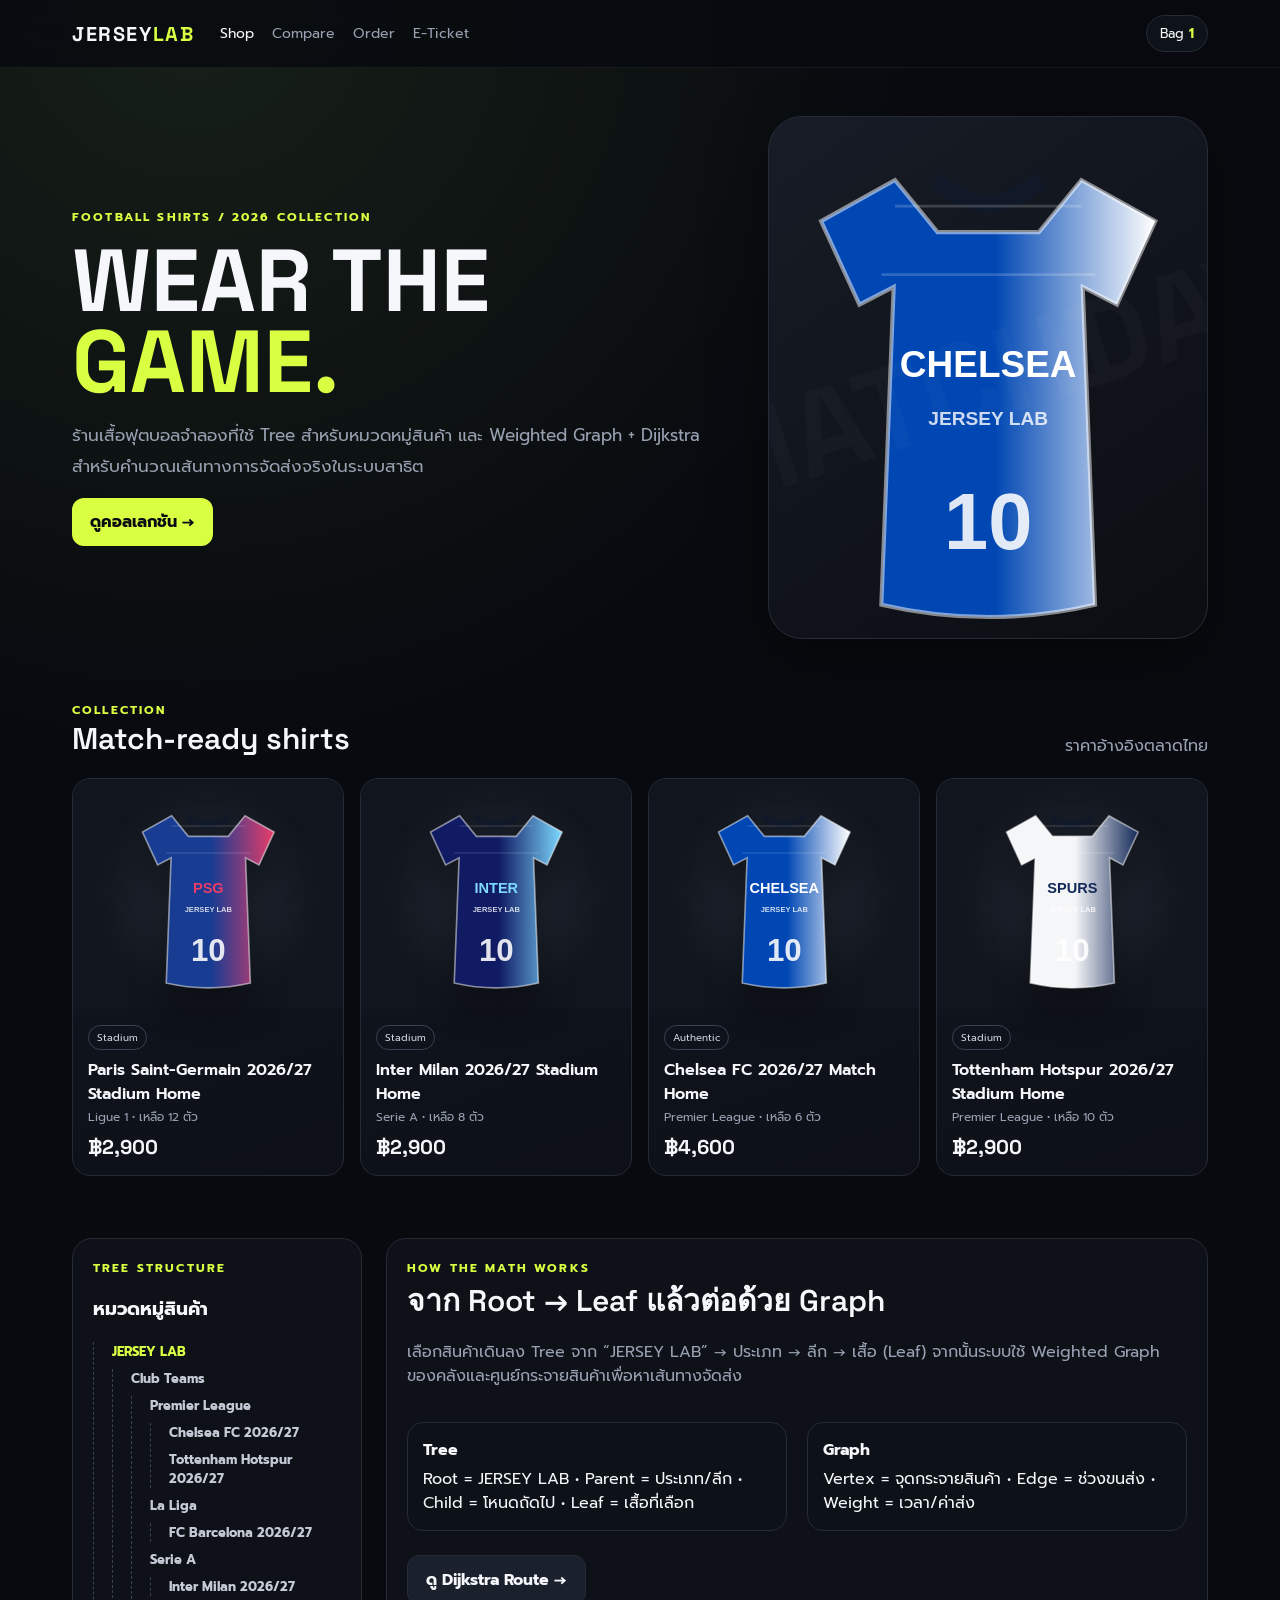
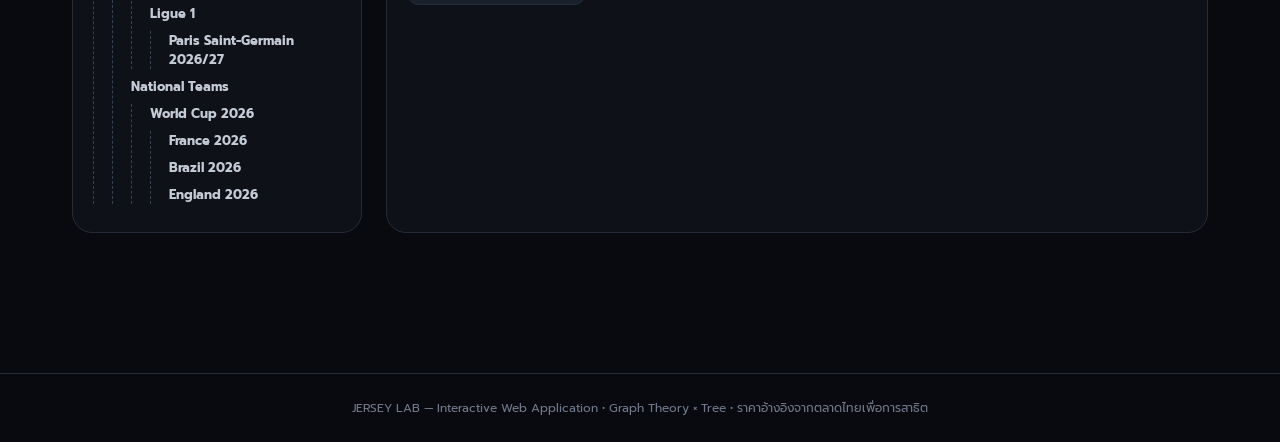
==== index.html @ 3a6a40da "Add files via upload" ====
<!doctype html>
<html lang="th">
<head>
  <meta charset="utf-8">
  <meta name="viewport" content="width=device-width, initial-scale=1">
  <title>JERSEY LAB — Football Shirt Store</title>
  <link rel="stylesheet" href="styles.css">
</head>
<body data-page="home">
  <div id="app"></div>
  <script src="app.js"></script>
</body>
</html>
---- styles.css ----
@import url('https://fonts.googleapis.com/css2?family=Prompt:wght@300;400;500;600;700&family=Space+Grotesk:wght@500;600;700&display=swap');

:root{
  --bg:#080a0f; --panel:#10141c; --panel2:#151a24; --line:#252c38;
  --text:#f5f7fb; --muted:#98a1b2; --accent:#d9ff43; --accent2:#8da8ff;
  --danger:#ff6878; --shadow:0 20px 60px rgba(0,0,0,.35);
}
*{box-sizing:border-box} body{margin:0;background:radial-gradient(circle at 15% 0%,#172018 0,#080a0f 32%),var(--bg);color:var(--text);font-family:Prompt,system-ui,sans-serif}
a{color:inherit;text-decoration:none}.shell{min-height:100vh}.topbar{position:sticky;top:0;z-index:20;backdrop-filter:blur(16px);background:rgba(8,10,15,.82);border-bottom:1px solid rgba(255,255,255,.06)}
.nav{max-width:1180px;margin:auto;padding:15px 22px;display:flex;align-items:center;gap:26px}.brand{font:700 20px 'Space Grotesk';letter-spacing:.08em}.brand span{color:var(--accent)}.navlinks{display:flex;gap:18px;color:var(--muted);font-size:14px}.navlinks a.active,.navlinks a:hover{color:var(--text)}
.cart{margin-left:auto;border:1px solid var(--line);border-radius:999px;padding:8px 13px;font-size:13px;background:#0e1219}.cart b{color:var(--accent)}
main{max-width:1180px;margin:auto;padding:48px 22px 70px}.eyebrow{color:var(--accent);font-size:12px;font-weight:700;letter-spacing:.18em;text-transform:uppercase}.hero{display:grid;grid-template-columns:1.2fr .8fr;gap:35px;align-items:center;min-height:480px}.hero h1{font:700 clamp(48px,7vw,88px)/.92 'Space Grotesk';margin:15px 0}.hero h1 em{font-style:normal;color:var(--accent)}.hero p{max-width:650px;color:var(--muted);font-size:17px;line-height:1.8}.hero-art{min-height:410px;border:1px solid var(--line);border-radius:34px;background:linear-gradient(145deg,#171c26,#0b0d12);display:flex;align-items:center;justify-content:center;box-shadow:var(--shadow);position:relative;overflow:hidden}.hero-art:before{content:"MATCHDAY";position:absolute;font:700 120px 'Space Grotesk';color:rgba(255,255,255,.025);transform:rotate(-18deg)}
.btn{display:inline-flex;align-items:center;justify-content:center;gap:8px;border:0;border-radius:12px;padding:12px 18px;background:var(--accent);color:#080a0f;font-weight:700;cursor:pointer}.btn.secondary{background:#1b212c;color:var(--text);border:1px solid var(--line)}.btn.full{width:100%}
.section{margin-top:62px}.section-head{display:flex;justify-content:space-between;align-items:end;margin-bottom:20px}.section h2{font:600 30px 'Space Grotesk';margin:0}.muted{color:var(--muted)}
.grid{display:grid;grid-template-columns:repeat(4,1fr);gap:16px}.card{background:linear-gradient(160deg,#11161f,#0d1017);border:1px solid var(--line);border-radius:18px;overflow:hidden;transition:.2s}.card:hover{transform:translateY(-3px);border-color:#3b4555}.cardbody{padding:15px}.tag{display:inline-block;border:1px solid #394252;border-radius:999px;padding:4px 8px;font-size:10px;color:#cbd2df}.price{font:700 20px 'Space Grotesk';margin-top:8px}.product-name{font-weight:600;margin:8px 0 2px}.product-meta{font-size:12px;color:var(--muted)}.art{height:230px;display:flex;align-items:center;justify-content:center;background:radial-gradient(circle,#252c38 0,#11151d 65%)}.art svg{height:205px;filter:drop-shadow(0 18px 18px rgba(0,0,0,.45))}
.searchbar{display:grid;grid-template-columns:1fr 1fr auto;gap:10px;background:#0e1219;border:1px solid var(--line);padding:10px;border-radius:16px}.field{background:#151a24;border:1px solid #252d3a;border-radius:11px;padding:12px;color:var(--text);width:100%;outline:none}
.layout{display:grid;grid-template-columns:290px 1fr;gap:24px}.sidebar,.panel{background:rgba(15,19,27,.8);border:1px solid var(--line);border-radius:20px;padding:20px}.tree{font-size:13px}.tree ul{list-style:none;margin:7px 0;padding-left:18px;border-left:1px dashed #394252}.tree li{margin:8px 0;color:#c5cbd6}.tree .root{color:var(--accent);font-weight:700}
.compare-grid{display:grid;grid-template-columns:repeat(3,1fr);gap:15px}.route-card{border:1px solid var(--line);border-radius:18px;padding:18px;background:#10151d}.route-card.recommended{border-color:var(--accent);box-shadow:0 0 0 1px rgba(217,255,67,.1)}.route-label{font-size:11px;color:var(--accent);font-weight:700;letter-spacing:.12em}.route-price{font:700 28px 'Space Grotesk';margin:10px 0}.route-line{display:flex;gap:7px;align-items:center;flex-wrap:wrap;margin:16px 0}.node{padding:7px 9px;background:#1a202b;border-radius:9px;font-size:11px}.arrow{color:#657082}.stats{display:grid;grid-template-columns:repeat(3,1fr);gap:8px;margin:16px 0}.stat{background:#0c1017;border-radius:10px;padding:10px}.stat b{display:block;font:600 18px 'Space Grotesk'}.stat span{font-size:10px;color:var(--muted)}
.detail-grid{display:grid;grid-template-columns:.9fr 1.1fr;gap:26px}.big-art{min-height:580px;border:1px solid var(--line);border-radius:24px;background:radial-gradient(circle at 50% 25%,#303846,#0d1016 60%);display:flex;align-items:center;justify-content:center}.big-art svg{height:500px;filter:drop-shadow(0 30px 30px rgba(0,0,0,.55))}
.detail h1{font:700 42px/1.05 'Space Grotesk';margin:8px 0}.detail-price{font:700 34px 'Space Grotesk';margin:16px 0}.option-row{display:flex;gap:8px;flex-wrap:wrap;margin:10px 0 22px}.chip{padding:9px 13px;border:1px solid var(--line);border-radius:10px;cursor:pointer}.chip.selected{border-color:var(--accent);background:#1c2410;color:var(--accent)}
.info-box{border:1px solid var(--line);border-radius:16px;padding:15px;margin-top:18px;background:#0d1118}.info-box strong{display:block;margin-bottom:5px}
.ticket{max-width:800px;margin:35px auto;border:1px solid var(--line);border-radius:26px;overflow:hidden;background:#111722;box-shadow:var(--shadow)}.ticket-top{padding:30px;background:linear-gradient(120deg,#1a2113,#111722)}.ticket-body{padding:30px}.ticket-code{font:700 28px 'Space Grotesk';letter-spacing:.08em}.qr{width:150px;height:150px;border:8px solid white;background:repeating-linear-gradient(45deg,#111 0 4px,#fff 4px 8px),repeating-linear-gradient(-45deg,transparent 0 6px,#111 6px 10px);mix-blend-mode:screen}
.two-col{display:grid;grid-template-columns:1fr 1fr;gap:20px}.notice{padding:14px 16px;border-left:3px solid var(--accent);background:#12180d;color:#cbd5bb;border-radius:8px;font-size:13px}
.footer{border-top:1px solid var(--line);padding:25px 22px;color:#707a8c;text-align:center;font-size:12px;margin-top:70px}
@media(max-width:900px){.hero,.detail-grid,.layout{grid-template-columns:1fr}.grid{grid-template-columns:repeat(2,1fr)}.compare-grid{grid-template-columns:1fr}.hero-art{min-height:300px}.navlinks{display:none}}
@media(max-width:560px){main{padding:28px 14px}.grid{grid-template-columns:1fr}.searchbar{grid-template-columns:1fr}.two-col{grid-template-columns:1fr}.hero h1{font-size:52px}.big-art{min-height:420px}.big-art svg{height:360px}}
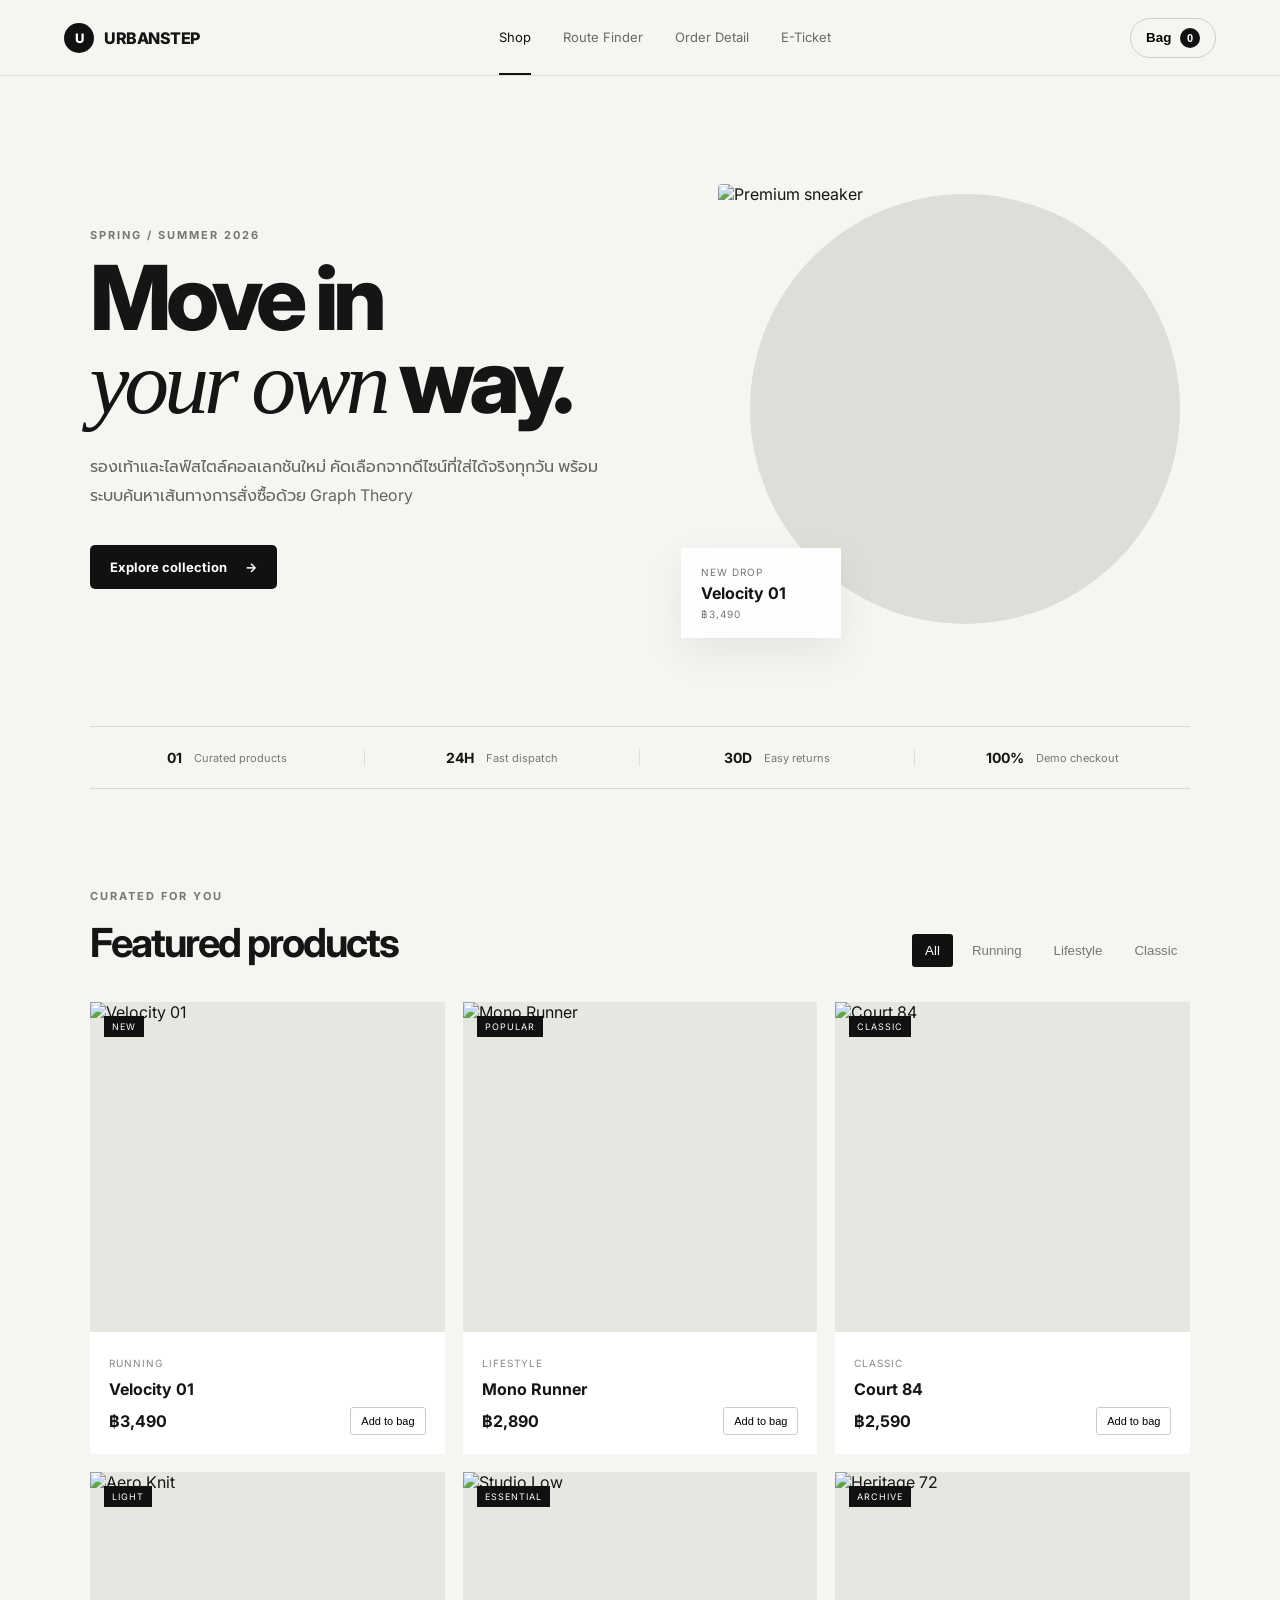
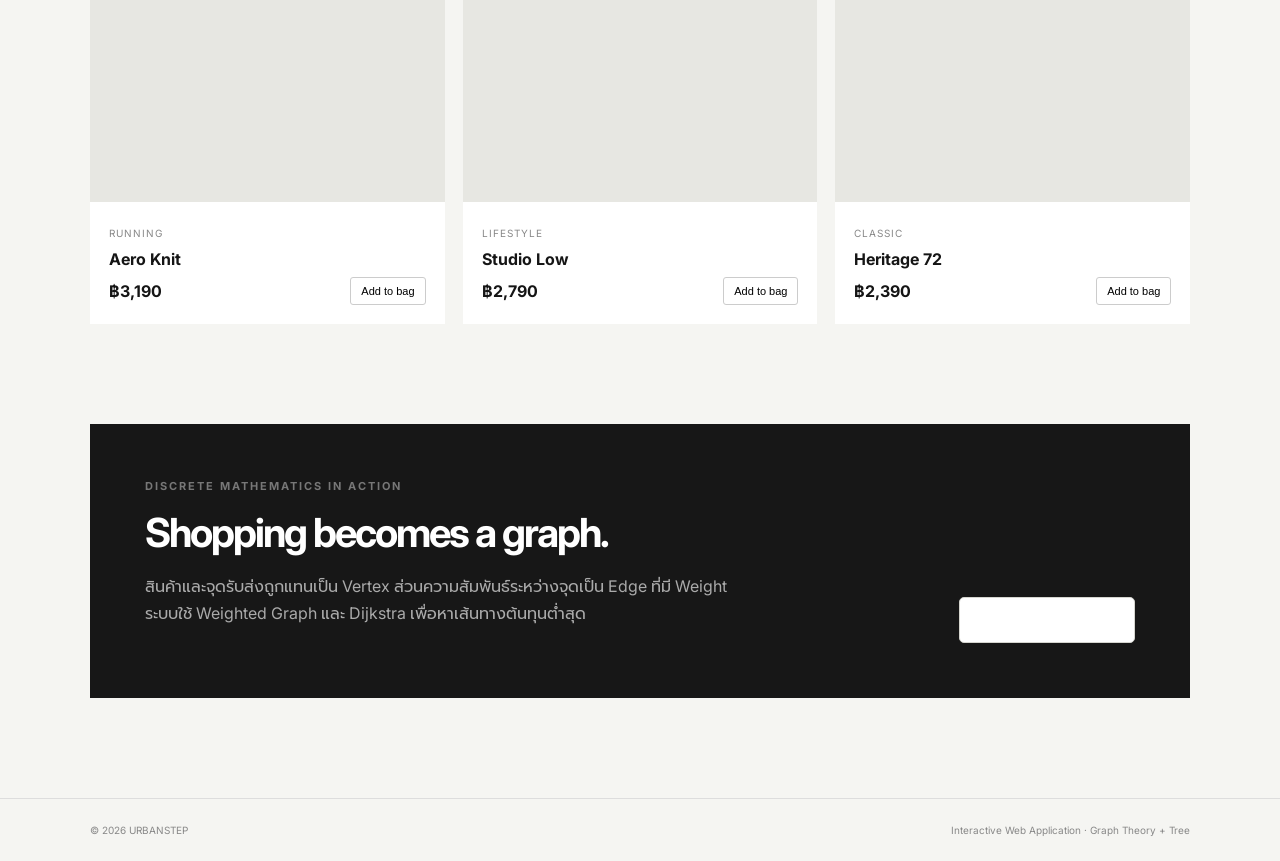
==== commit 644fd799: "Add files via upload" ====
--- a/index.html
+++ b/index.html
@@ -1,13 +1,72 @@
-<!doctype html>
+<!DOCTYPE html>
 <html lang="th">
 <head>
-  <meta charset="utf-8">
-  <meta name="viewport" content="width=device-width, initial-scale=1">
-  <title>JERSEY LAB — Football Shirt Store</title>
-  <link rel="stylesheet" href="styles.css">
+<meta charset="UTF-8">
+<meta name="viewport" content="width=device-width, initial-scale=1.0">
+<title>URBANSTEP — Premium Sneaker Store</title>
+<link rel="preconnect" href="https://fonts.googleapis.com">
+<link href="https://fonts.googleapis.com/css2?family=Inter:wght@400;500;600;700;800&family=Prompt:wght@400;500;600;700&display=swap" rel="stylesheet">
+<link rel="stylesheet" href="style.css">
 </head>
-<body data-page="home">
-  <div id="app"></div>
-  <script src="app.js"></script>
+<body>
+<header class="nav">
+  <a class="brand" href="index.html"><span class="brand-mark">U</span><span>URBANSTEP</span></a>
+  <nav>
+    <a class="active" href="index.html">Shop</a>
+    <a href="routes.html">Route Finder</a>
+    <a href="detail.html">Order Detail</a>
+    <a href="ticket.html">E-Ticket</a>
+  </nav>
+  <button class="cart-btn" onclick="showCart()">Bag <span id="cartCount">0</span></button>
+</header>
+
+<main>
+<section class="hero">
+  <div class="hero-copy">
+    <div class="eyebrow">SPRING / SUMMER 2026</div>
+    <h1>Move in<br><em>your own</em> way.</h1>
+    <p>รองเท้าและไลฟ์สไตล์คอลเลกชันใหม่ คัดเลือกจากดีไซน์ที่ใส่ได้จริงทุกวัน พร้อมระบบค้นหาเส้นทางการสั่งซื้อด้วย Graph Theory</p>
+    <a class="primary" href="#products">Explore collection <span>→</span></a>
+  </div>
+  <div class="hero-visual">
+    <div class="hero-orb"></div>
+    <img src="https://images.unsplash.com/photo-1542291026-7eec264c27ff?auto=format&fit=crop&w=1100&q=85" alt="Premium sneaker">
+    <div class="floating-card"><small>NEW DROP</small><strong>Velocity 01</strong><span>฿3,490</span></div>
+  </div>
+</section>
+
+<section class="trust">
+  <div><b>01</b><span>Curated products</span></div>
+  <div><b>24H</b><span>Fast dispatch</span></div>
+  <div><b>30D</b><span>Easy returns</span></div>
+  <div><b>100%</b><span>Demo checkout</span></div>
+</section>
+
+<section class="section" id="products">
+  <div class="section-head">
+    <div><div class="eyebrow">CURATED FOR YOU</div><h2>Featured products</h2></div>
+    <div class="filter-row">
+      <button class="filter active" data-cat="all">All</button>
+      <button class="filter" data-cat="running">Running</button>
+      <button class="filter" data-cat="lifestyle">Lifestyle</button>
+      <button class="filter" data-cat="classic">Classic</button>
+    </div>
+  </div>
+  <div class="product-grid" id="productGrid"></div>
+</section>
+
+<section class="math-banner">
+  <div>
+    <div class="eyebrow">DISCRETE MATHEMATICS IN ACTION</div>
+    <h2>Shopping becomes a graph.</h2>
+    <p>สินค้าและจุดรับส่งถูกแทนเป็น Vertex ส่วนความสัมพันธ์ระหว่างจุดเป็น Edge ที่มี Weight ระบบใช้ Weighted Graph และ Dijkstra เพื่อหาเส้นทางต้นทุนต่ำสุด</p>
+  </div>
+  <a class="secondary" href="routes.html">Open Route Finder →</a>
+</section>
+</main>
+
+<footer><span>© 2026 URBANSTEP</span><span>Interactive Web Application · Graph Theory + Tree</span></footer>
+<script src="app.js"></script>
+<script>renderProducts();</script>
 </body>
 </html>
--- a/style.css
+++ b/style.css
@@ -0,0 +1 @@
+*{box-sizing:border-box}html{scroll-behavior:smooth}body{margin:0;background:#f5f5f2;color:#151515;font-family:Inter,Prompt,sans-serif}a{text-decoration:none;color:inherit}.nav{height:76px;padding:0 5vw;display:flex;align-items:center;justify-content:space-between;background:#f5f5f2;border-bottom:1px solid #deded8;position:sticky;top:0;z-index:10}.brand{display:flex;align-items:center;gap:10px;font-weight:800;letter-spacing:-.5px}.brand-mark{width:30px;height:30px;border-radius:50%;display:grid;place-items:center;background:#111;color:#fff;font-size:13px}.nav nav{display:flex;gap:32px;font-size:13px;color:#696969}.nav nav a{padding:28px 0;border-bottom:2px solid transparent}.nav nav a.active,.nav nav a:hover{color:#111;border-color:#111}.cart-btn{border:1px solid #cfcfc9;background:transparent;border-radius:99px;padding:9px 15px;font-weight:600}.cart-btn span{display:inline-grid;place-items:center;background:#111;color:#fff;border-radius:50%;width:20px;height:20px;margin-left:5px;font-size:11px}.hero{min-height:650px;padding:75px 7vw 60px;display:grid;grid-template-columns:1fr 1fr;align-items:center;gap:40px}.eyebrow{font-size:11px;letter-spacing:2px;font-weight:700;color:#777;margin-bottom:15px}.hero h1{font-size:clamp(55px,7vw,100px);line-height:.92;letter-spacing:-5px;margin:0 0 28px;font-weight:800}.hero h1 em{font-family:Georgia,serif;font-weight:400}.hero p{max-width:510px;line-height:1.8;color:#656565;margin-bottom:35px}.primary,.secondary{display:inline-flex;align-items:center;justify-content:center;gap:18px;border:0;cursor:pointer;padding:14px 20px;border-radius:5px;font-weight:700;font-size:13px}.primary{background:#111;color:#fff}.secondary{background:#fff;border:1px solid #d5d5cf}.hero-visual{height:510px;position:relative;display:grid;place-items:center}.hero-visual img{width:78%;height:88%;object-fit:cover;border-radius:4px;filter:saturate(.8);position:relative;z-index:1}.hero-orb{position:absolute;width:430px;height:430px;border-radius:50%;background:#deded8;right:2%;top:8%}.floating-card{position:absolute;z-index:2;background:rgba(255,255,255,.94);padding:18px 20px;left:4%;bottom:5%;box-shadow:0 15px 40px #0001;min-width:160px}.floating-card small,.floating-card span{display:block;color:#777;font-size:10px;letter-spacing:1px}.floating-card strong{display:block;margin:5px 0}.trust{margin:0 7vw;border-top:1px solid #d8d8d2;border-bottom:1px solid #d8d8d2;display:grid;grid-template-columns:repeat(4,1fr);padding:22px 0}.trust div{display:flex;gap:12px;align-items:center;justify-content:center;border-right:1px solid #ddd}.trust div:last-child{border:0}.trust b{font-size:14px}.trust span{font-size:11px;color:#777}.section{padding:100px 7vw}.section-head{display:flex;justify-content:space-between;align-items:end;margin-bottom:35px}.section h2,.math-banner h2{font-size:40px;letter-spacing:-2px;margin:0}.filter-row{display:flex;gap:6px}.filter{border:0;background:transparent;padding:9px 13px;color:#777;cursor:pointer}.filter.active{background:#111;color:#fff;border-radius:3px}.product-grid{display:grid;grid-template-columns:repeat(3,1fr);gap:18px}.product{background:#fff}.product-image{height:330px;position:relative;overflow:hidden;background:#e7e7e2}.product-image img{width:100%;height:100%;object-fit:cover;transition:.5s}.product:hover img{transform:scale(1.04)}.tag{position:absolute;top:14px;left:14px;background:#111;color:#fff;padding:5px 8px;font-size:9px;letter-spacing:1px}.product-info{padding:19px}.product-info .category{color:#888;font-size:10px;text-transform:uppercase;letter-spacing:1px}.product-info h3{font-size:16px;margin:8px 0}.product-bottom{display:flex;justify-content:space-between;align-items:center}.price{font-weight:700}.add{border:1px solid #ccc;background:#fff;border-radius:3px;padding:7px 10px;font-size:11px;cursor:pointer}.math-banner{margin:0 7vw 100px;background:#171717;color:#fff;padding:55px;display:flex;justify-content:space-between;align-items:end;gap:40px}.math-banner p{color:#aaa;max-width:600px;line-height:1.7}.page{padding:65px 7vw 100px;max-width:1400px;margin:auto}.page-title{display:flex;justify-content:space-between;align-items:end;margin-bottom:45px}.page-title h1{font-size:58px;letter-spacing:-3px;margin:0 0 12px}.page-title p{color:#777}.pill{border:1px solid #ccc;padding:10px 13px;border-radius:99px;font-size:10px;letter-spacing:1px}.search-panel{background:#fff;padding:28px;display:flex;align-items:end;gap:15px;border:1px solid #ddd;margin-bottom:45px}.select-wrap{flex:1}.select-wrap label{display:block;font-size:10px;color:#777;letter-spacing:1px;margin-bottom:8px}.select-wrap select{width:100%;padding:15px;border:1px solid #d4d4ce;background:#fafaf8;font:inherit}.swap{padding-bottom:14px;color:#999}.route-layout{display:grid;grid-template-columns:1.3fr .8fr;gap:25px}.section-mini{display:flex;justify-content:space-between;font-size:10px;letter-spacing:1.4px;color:#777;margin-bottom:14px}.route-results{display:grid;gap:12px}.route-card{background:#fff;border:1px solid #ddd;padding:22px}.route-card.best{border:2px solid #111}.route-top{display:flex;justify-content:space-between}.route-title{font-weight:800}.route-title small{display:block;font-size:10px;color:#777;font-weight:400;margin-top:5px}.route-metrics{display:flex;gap:30px;margin:18px 0}.route-metrics b{display:block}.route-metrics small{color:#888;font-size:10px}.mini-path{font-size:12px;color:#666}.graph-card,.tree-card,.itinerary,.visual-card,.order-card,.fare-card{background:#fff;border:1px solid #ddd;padding:25px}.graph-map{height:330px;position:relative;background:#fafaf8;border:1px solid #eee}.graph-map svg{position:absolute;inset:0;width:100%;height:100%}.graph-map line{stroke:#c9c9c2;stroke-width:1.5}.node{position:absolute;width:38px;height:38px;background:#111;color:#fff;border-radius:50%;display:grid;place-items:center;font-size:11px;z-index:2}.n1{left:6%;top:10%}.n2{left:34%;top:29%}.n3{left:60%;top:15%}.n4{left:34%;top:65%}.n5{left:84%;top:43%}.n6{left:60%;top:68%}.n7{left:86%;top:83%}.edge-label{position:absolute;background:#fff;font-size:9px;color:#777;z-index:3;padding:2px 4px}.e1{left:22%;top:19%}.e2{left:43%;top:11%}.e3{left:46%;top:25%}.e4{left:36%;top:47%}.e5{left:72%;top:26%}.e6{left:63%;top:49%}.legend{font-size:10px;color:#777;display:flex;justify-content:space-between;margin-top:12px}.dot{width:7px;height:7px;background:#111;display:inline-block;border-radius:50%;margin-right:5px}.tree-card{margin-top:25px}.tree{text-align:center;padding:20px}.tree-node{display:inline-block;padding:9px 13px;border:1px solid #bbb;border-radius:4px;background:#fafaf8;font-size:11px}.tree-node.root{background:#111;color:#fff}.tree-branches{display:flex;justify-content:center;gap:80px;margin-top:20px}.tree-children{display:flex;gap:8px;margin-top:12px}.tree-note{border-top:1px solid #eee;padding-top:15px;font-size:11px;color:#777}.detail-grid{display:grid;grid-template-columns:1.2fr .8fr;gap:20px}.journey-head{display:flex;justify-content:space-between;border-bottom:1px solid #eee;padding-bottom:20px}.journey-head h2{font-size:22px;margin:0}.route-price{font-size:28px;font-weight:800}.path-line{padding:35px 10px}.stop{display:flex;gap:15px;align-items:center}.stop-dot{width:13px;height:13px;border:3px solid #111;border-radius:50%;display:block}.stop-dot.end{background:#111}.stop b,.stop small{display:block}.stop small{font-size:10px;color:#888;margin-top:3px}.segment{border-left:1px solid #ccc;margin-left:6px;padding:15px 0 15px 28px;color:#777;font-size:10px}.info-row{border-top:1px solid #eee;padding-top:20px;display:grid;grid-template-columns:repeat(3,1fr)}.info-row span,.info-row b{display:block}.info-row span{font-size:10px;color:#888;margin-bottom:4px}.big-path{display:flex;align-items:center;justify-content:center;margin:55px 0 20px}.bp-node{width:50px;height:50px;border-radius:50%;border:1px solid #bbb;display:grid;place-items:center;font-weight:700}.bp-node.active{background:#111;color:#fff}.bp-edge{width:70px;height:1px;background:#bbb}.path-code{text-align:center;font-weight:700}.visual-card p{font-size:11px;color:#777;line-height:1.7;text-align:center;margin-top:35px}.order-card{margin-top:20px;display:flex;justify-content:space-between;align-items:center}.order-card h2{margin:0 0 8px}.order-card p{font-size:11px;color:#888}.order-actions{display:flex;gap:8px}.ticket-wrap{display:grid;grid-template-columns:1.2fr .8fr;gap:20px;align-items:start}.ticket{background:#171717;color:#fff;padding:30px;position:relative;overflow:hidden}.ticket:after{content:"";position:absolute;width:250px;height:250px;border:1px solid #ffffff15;border-radius:50%;right:-100px;top:-100px}.ticket-top,.ticket-route,.ticket-meta,.ticket-bottom{display:flex;justify-content:space-between}.brand-small{font-size:11px;letter-spacing:2px;font-weight:800}.ticket h2{margin:6px 0 0}.ticket-status{font-size:9px;letter-spacing:1px;border:1px solid #555;padding:7px;height:max-content}.ticket-route{border-top:1px solid #333;border-bottom:1px solid #333;margin:35px 0;padding:28px 0;align-items:center}.ticket-route small,.ticket-route span{display:block;color:#777;font-size:9px}.ticket-route b{display:block;margin:5px 0;font-size:16px}.ticket-meta{gap:20px}.ticket-meta div{flex:1}.ticket-meta small{display:block;color:#777;font-size:9px}.ticket-meta b{font-size:11px}.ticket-bottom{align-items:end;margin-top:45px}.barcode{width:150px;height:35px;background:repeating-linear-gradient(90deg,#fff 0 2px,transparent 2px 5px);margin-bottom:7px}.ticket-bottom small{font-size:8px;color:#777}.qr{width:75px;height:75px;background:#fff;color:#111;display:grid;place-items:center}.qr span{font-size:55px}.fare-row{display:grid;grid-template-columns:1fr auto auto;gap:20px;padding:18px 0;border-bottom:1px solid #eee;font-size:12px}.fare-row small{color:#888}.fare-total{display:flex;justify-content:space-between;padding:22px 0;font-size:18px}.fare-card p{font-size:10px;line-height:1.7;color:#888;margin-bottom:25px}.full{width:100%}.notice{margin-top:20px;padding:15px;background:#ecece7;font-size:10px;color:#666}footer{border-top:1px solid #ddd;padding:25px 7vw;display:flex;justify-content:space-between;color:#888;font-size:10px}@media(max-width:800px){.nav nav{display:none}.hero,.route-layout,.detail-grid,.ticket-wrap{grid-template-columns:1fr}.hero{padding-top:40px}.hero-visual{height:400px}.trust,.product-grid{grid-template-columns:1fr 1fr}.section-head,.page-title,.order-card{display:block}.filter-row{margin-top:20px}.search-panel{display:block}.swap{display:none}.select-wrap{margin-bottom:12px}.math-banner{display:block;padding:30px}.tree-branches{gap:15px}.tree-children{flex-wrap:wrap;justify-content:center}.page-title h1{font-size:42px}.hero h1{font-size:65px}.trust{gap:15px}.trust div{border:0}.product-grid{grid-template-columns:1fr}.section{padding:60px 5vw}.page{padding:45px 5vw}.nav{padding:0 5vw}.hero-visual img{width:90%}}
